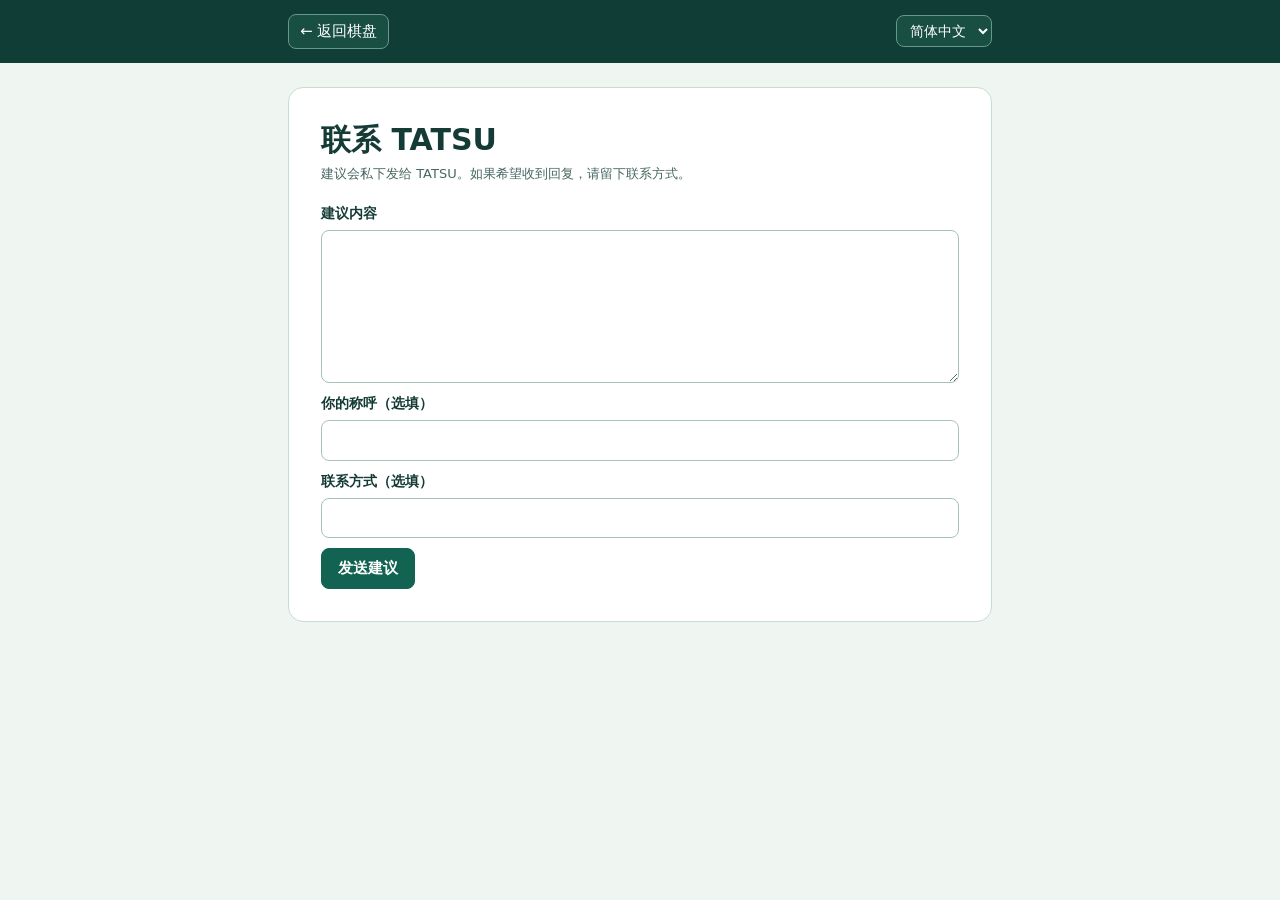
==== contact.html @ f7c5ed25 "Add files via upload" ====
<!doctype html>
<html lang="zh-CN"><head><meta charset="utf-8"><meta name="viewport" content="width=device-width,initial-scale=1">
<title>联系 TATSU</title><link rel="stylesheet" href="./community.css">
<script defer src="./settings.js"></script><script defer src="./community.js"></script></head>
<body class="contact-body">
<header class="contact-mast"><div class="contact-bar">
  <a class="contact-back" href="./index.html" id="back-board" data-word="back">← 返回棋盘</a>
  <select id="contact-language" aria-label="语言"><option value="zh">简体中文</option><option value="zh-Hant">繁體中文</option><option value="en">English</option><option value="ja">日本語</option></select>
</div></header>
<main class="contact-main"><section class="contact-card">
  <div class="community-intro"><h1 data-word="contactHeading">联系 TATSU</h1>
  <p data-word="privateHint">建议会私下发给 TATSU。如果希望收到回复，请留下联系方式。</p></div>
  <form class="community-form" id="contact-form">
    <label for="suggestion" data-word="suggestion">建议内容</label>
    <textarea id="suggestion" name="message" rows="6" maxlength="5000" required></textarea>
    <label for="sender" data-word="sender">你的称呼（选填）</label><input id="sender" name="name" autocomplete="nickname" maxlength="80">
    <label for="reply" data-word="reply">联系方式（选填）</label><input id="reply" name="contact" maxlength="200">
    <div class="form-actions"><button type="submit" id="send-feedback" data-word="send">发送建议</button></div>
    <p class="community-note" id="contact-state" role="status"></p>
  </form>
</section></main></body></html>
---- community.css ----
.help-tools{flex-wrap:wrap}
@media(min-width:761px){main{align-items:stretch}}
.help-tools .contact-link,.contact-back{display:inline-flex;align-items:center;justify-content:center;border-radius:8px;border:1px solid #67978a;background:#194e43;color:#fff;text-decoration:none;font:650 13px/1.5 inherit;padding:5px 11px;min-height:34px}
.help-tools .contact-link{font-size:13px;font-weight:650}
.help-tools .contact-link:hover,.contact-back:hover{background:#276355}
.community-wrap{max-width:1160px;margin:0 auto;padding:0 clamp(12px,3vw,32px) 30px}
.community-card{padding:clamp(16px,2vw,24px)}
.community-intro{margin-bottom:18px}
.community-intro h2{font-size:20px;line-height:1.3}
.community-intro p,.community-note{color:#476762;font-size:13px}
.community-intro p{margin:4px 0 0}
.community-columns{display:grid;grid-template-columns:minmax(0,1.15fr) minmax(0,1fr);gap:clamp(18px,4vw,50px)}
.feed-tools,.form-actions{display:flex;align-items:center;justify-content:space-between;gap:10px}
.feed-tools h3{font-size:15px;margin:0}
.feed-tools button,#older-messages{font-size:13px;padding:4px 10px}
#public-messages{list-style:none;padding:0;margin:8px 0}
#public-messages li{border-top:1px solid #d8e4de;padding:10px 0}
.message-meta{display:flex;align-items:baseline;flex-wrap:wrap;gap:6px 12px;font-size:14px;overflow-wrap:anywhere}
.message-meta time{font-size:12px;color:#57716a}
#public-messages p{font-size:14px;white-space:pre-wrap;overflow-wrap:anywhere;margin:3px 0 0}
.community-form{display:grid;align-content:start;gap:6px;min-width:0}
.community-form label{font-size:14px;font-weight:650}
.community-form :is(input,textarea){display:block;width:100%;min-width:0;box-sizing:border-box;border:1px solid #a6c3b7;border-radius:8px;background:white;color:#143b35;font:inherit;line-height:1.5;padding:8px 10px;margin:0 0 4px}
.community-form textarea{resize:vertical;min-height:72px}
.community-form :is(input,textarea):focus-visible,.contact-link:focus-visible{outline:3px solid #167e78;outline-offset:2px}
.community-form button[type=submit]{background:#126351;color:white;border-color:#126351;padding:8px 16px}
.community-form button[type=submit]:hover:enabled{background:#0c5143}
.community-note{margin:4px 0}
.community-note:empty{display:none}
.community-note[data-error="true"]{color:#992e28}
.contact-body{margin:0;color:#143b35;background:#eff5f0;font:15px/1.5 "PingFang SC","Microsoft YaHei",system-ui,sans-serif}
.contact-body *{box-sizing:border-box}
.contact-mast{background:#103e36;color:#fff}
.contact-bar{max-width:760px;margin:auto;padding:14px clamp(14px,3vw,28px);display:flex;align-items:center;justify-content:space-between;gap:10px}
.contact-bar select{font:inherit;font-size:14px;padding:6px 9px;color:#fff;background:#194e43;border:1px solid #67978a;border-radius:8px}
.contact-main{max-width:760px;margin:24px auto;padding:0 clamp(14px,3vw,28px)}
.contact-card{background:#fff;border:1px solid #c9dbd4;border-radius:15px;padding:clamp(18px,4vw,32px)}
.contact-card h1{font-size:clamp(23px,4vw,30px);margin:0 0 5px;line-height:1.3}
.contact-card .community-intro{margin-bottom:20px}
.contact-card button{font:650 15px/1.5 system-ui,sans-serif;cursor:pointer;border:1px solid;border-radius:8px}
.contact-card button:disabled{opacity:.48;cursor:default}
@media(max-width:680px){.community-columns{grid-template-columns:minmax(0,1fr)}.community-form{border-top:1px solid #d8e4de;padding-top:14px}.contact-card .community-form{border:0;padding-top:0}}
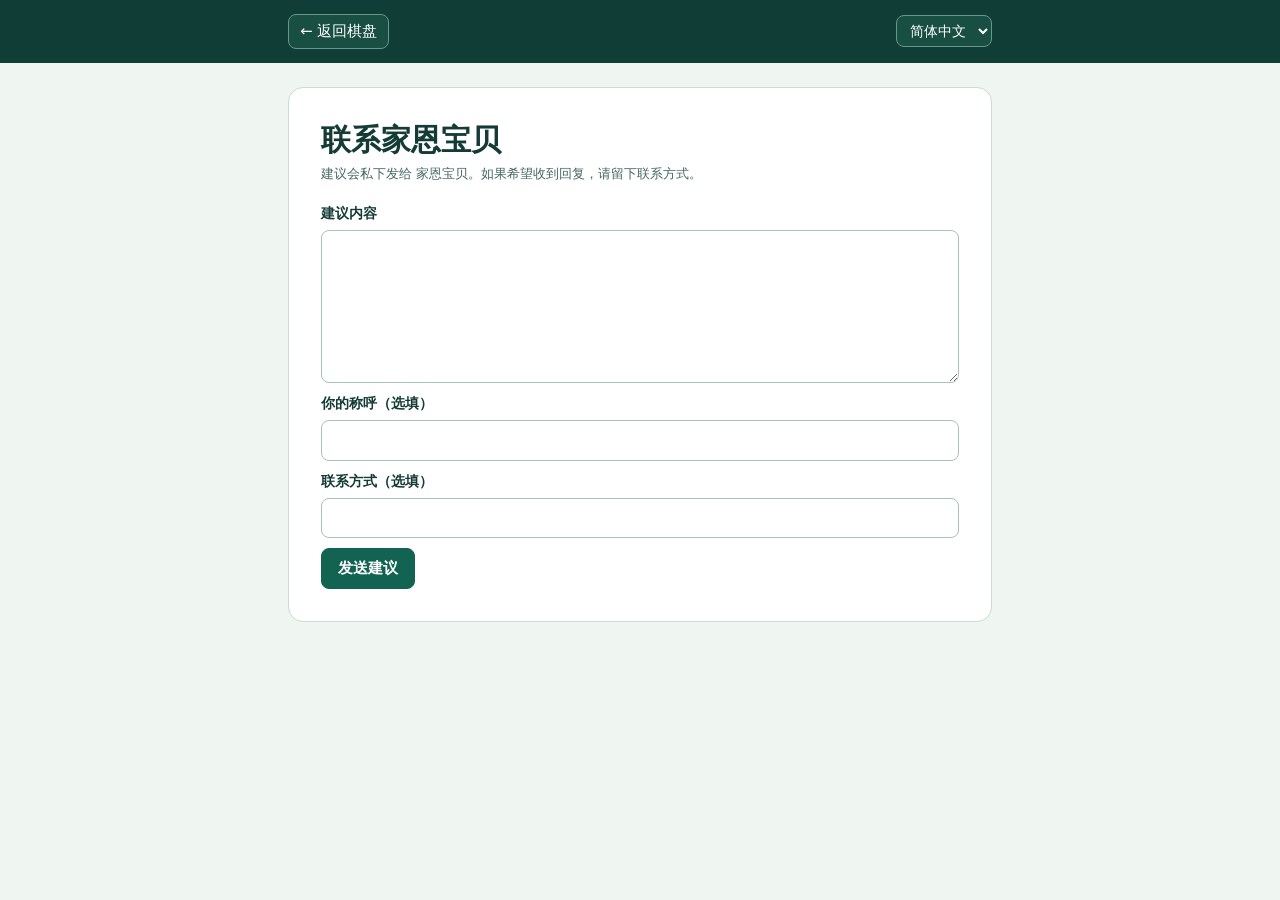
==== commit 5b8e090f: "Add files via upload" ====
--- a/contact.html
+++ b/contact.html
@@ -1,6 +1,6 @@
 <!doctype html>
 <html lang="zh-CN"><head><meta charset="utf-8"><meta name="viewport" content="width=device-width,initial-scale=1">
-<title>联系 TATSU</title><link rel="stylesheet" href="./community.css">
+<title>联系家恩宝贝</title><link rel="stylesheet" href="./community.css">
 <script defer src="./settings.js"></script><script defer src="./community.js"></script></head>
 <body class="contact-body">
 <header class="contact-mast"><div class="contact-bar">
@@ -8,8 +8,8 @@
   <select id="contact-language" aria-label="语言"><option value="zh">简体中文</option><option value="zh-Hant">繁體中文</option><option value="en">English</option><option value="ja">日本語</option></select>
 </div></header>
 <main class="contact-main"><section class="contact-card">
-  <div class="community-intro"><h1 data-word="contactHeading">联系 TATSU</h1>
-  <p data-word="privateHint">建议会私下发给 TATSU。如果希望收到回复，请留下联系方式。</p></div>
+  <div class="community-intro"><h1 data-word="contactHeading">联系家恩宝贝</h1>
+  <p data-word="privateHint">建议会私下发给 家恩宝贝。如果希望收到回复，请留下联系方式。</p></div>
   <form class="community-form" id="contact-form">
     <label for="suggestion" data-word="suggestion">建议内容</label>
     <textarea id="suggestion" name="message" rows="6" maxlength="5000" required></textarea>
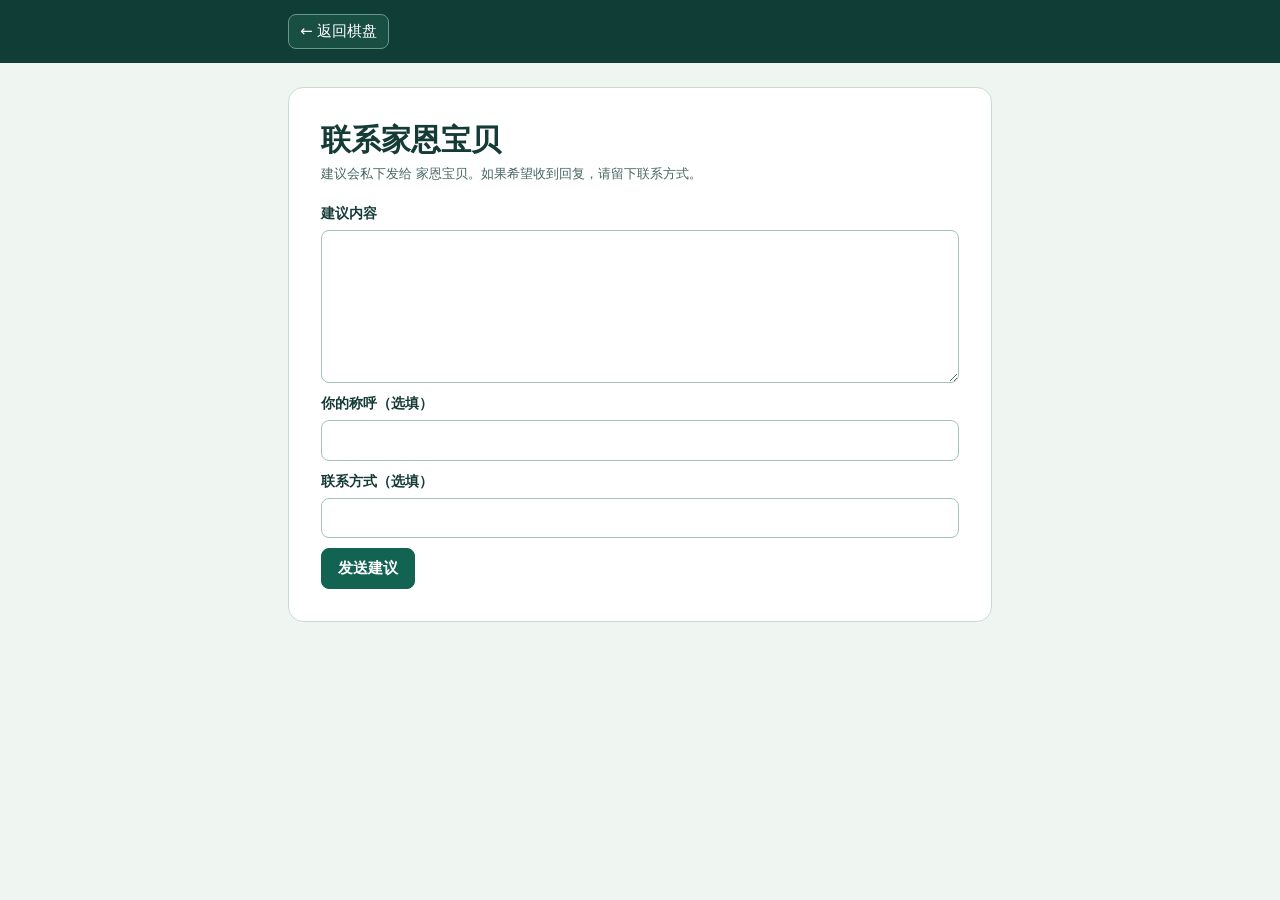
==== commit e5533cd9: "Add files via upload" ====
--- a/contact.html
+++ b/contact.html
@@ -5,7 +5,7 @@
 <body class="contact-body">
 <header class="contact-mast"><div class="contact-bar">
   <a class="contact-back" href="./index.html" id="back-board" data-word="back">← 返回棋盘</a>
-  <select id="contact-language" aria-label="语言"><option value="zh">简体中文</option><option value="zh-Hant">繁體中文</option><option value="en">English</option><option value="ja">日本語</option></select>
+  
 </div></header>
 <main class="contact-main"><section class="contact-card">
   <div class="community-intro"><h1 data-word="contactHeading">联系家恩宝贝</h1>
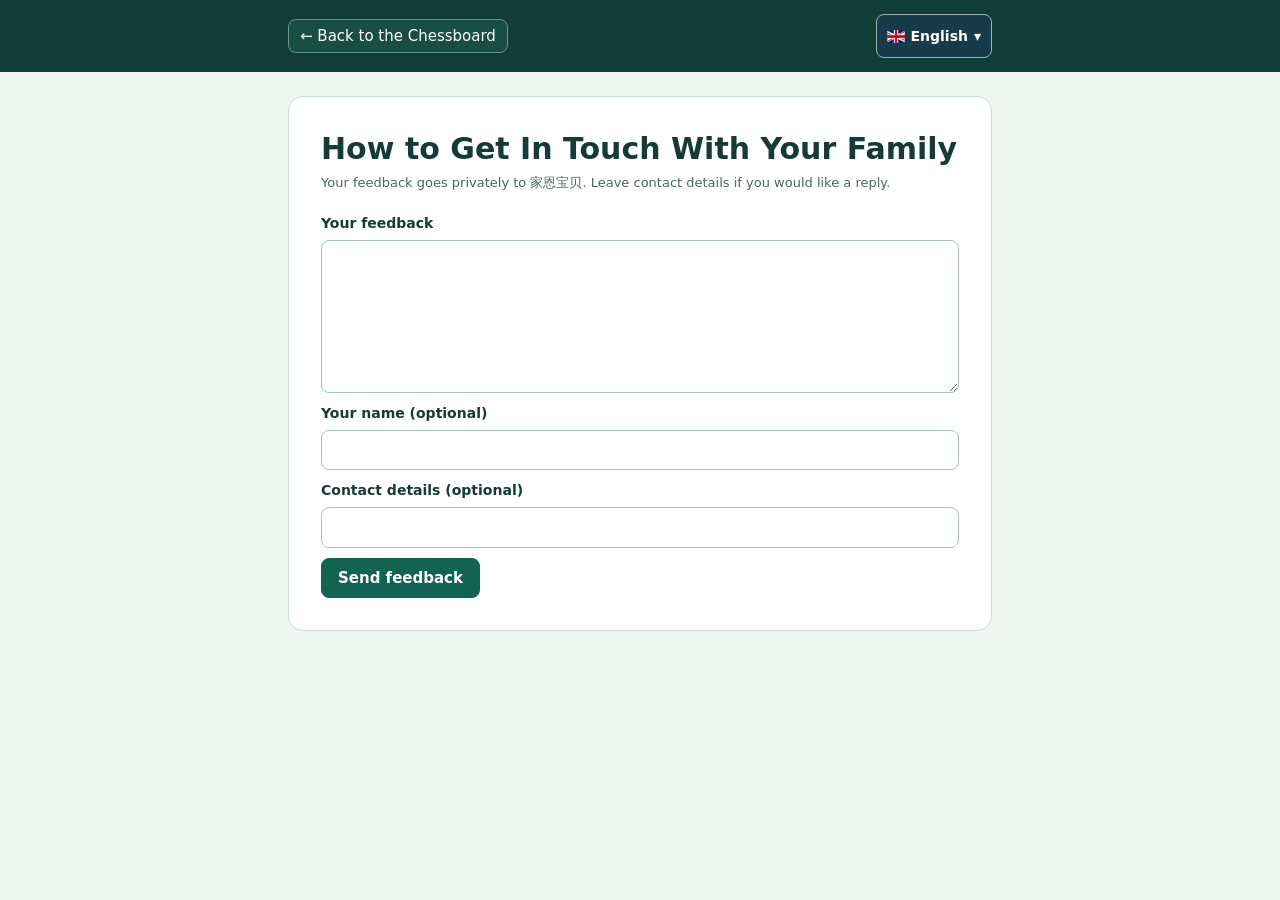
==== commit 266a6f61: "更新到 F4.4.3" ====
--- a/contact.html
+++ b/contact.html
@@ -1,21 +1,21 @@
-<!doctype html>
-<html lang="zh-CN"><head><meta charset="utf-8"><meta name="viewport" content="width=device-width,initial-scale=1">
-<title>联系家恩宝贝</title><link rel="stylesheet" href="./community.css">
-<script defer src="./settings.js"></script><script defer src="./community.js"></script></head>
-<body class="contact-body">
-<header class="contact-mast"><div class="contact-bar">
-  <a class="contact-back" href="./index.html" id="back-board" data-word="back">← 返回棋盘</a>
-  
-</div></header>
-<main class="contact-main"><section class="contact-card">
-  <div class="community-intro"><h1 data-word="contactHeading">联系家恩宝贝</h1>
-  <p data-word="privateHint">建议会私下发给 家恩宝贝。如果希望收到回复，请留下联系方式。</p></div>
-  <form class="community-form" id="contact-form">
-    <label for="suggestion" data-word="suggestion">建议内容</label>
-    <textarea id="suggestion" name="message" rows="6" maxlength="5000" required></textarea>
-    <label for="sender" data-word="sender">你的称呼（选填）</label><input id="sender" name="name" autocomplete="nickname" maxlength="80">
-    <label for="reply" data-word="reply">联系方式（选填）</label><input id="reply" name="contact" maxlength="200">
-    <div class="form-actions"><button type="submit" id="send-feedback" data-word="send">发送建议</button></div>
-    <p class="community-note" id="contact-state" role="status"></p>
-  </form>
-</section></main></body></html>
+<!doctype html>
+<html lang="zh-CN"><head><meta charset="utf-8"><meta name="viewport" content="width=device-width,initial-scale=1">
+<title>联系家恩宝贝</title><link rel="stylesheet" href="./community.css?v=F4.4.3">
+<script defer src="./settings.js"></script><script defer src="./community.js?v=F4.4.3"></script></head>
+<body class="contact-body">
+<header class="contact-mast"><div class="contact-bar">
+  <a class="contact-back" href="./index.html" id="back-board" data-word="back">← 返回棋盘</a>
+  
+<select id="planner-language" hidden></select></div></header>
+<main class="contact-main"><section class="contact-card">
+  <div class="community-intro"><h1 data-word="contactHeading">联系家恩宝贝</h1>
+  <p data-word="privateHint">建议会私下发给 家恩宝贝。如果希望收到回复，请留下联系方式。</p></div>
+  <form class="community-form" id="contact-form">
+    <label for="suggestion" data-word="suggestion">建议内容</label>
+    <textarea id="suggestion" name="message" rows="6" maxlength="5000" required></textarea>
+    <label for="sender" data-word="sender">你的称呼（选填）</label><input id="sender" name="name" autocomplete="nickname" maxlength="80">
+    <label for="reply" data-word="reply">联系方式（选填）</label><input id="reply" name="contact" maxlength="200">
+    <div class="form-actions"><button type="submit" id="send-feedback" data-word="send">发送建议</button></div>
+    <p class="community-note" id="contact-state" role="status"></p>
+  </form>
+</section></main><script src="languages.js?v=F4.4.3"></script><script src="language.js?v=F4.4.3"></script></body></html>
--- a/community.css
+++ b/community.css
@@ -1,42 +1,58 @@
-.help-tools{flex-wrap:wrap}
-@media(min-width:761px){main{align-items:stretch}}
-.help-tools .contact-link,.contact-back{display:inline-flex;align-items:center;justify-content:center;border-radius:8px;border:1px solid #67978a;background:#194e43;color:#fff;text-decoration:none;font:650 13px/1.5 inherit;padding:5px 11px;min-height:34px}
-.help-tools .contact-link{font-size:13px;font-weight:650}
-.help-tools .contact-link:hover,.contact-back:hover{background:#276355}
-.community-wrap{max-width:1160px;margin:0 auto;padding:0 clamp(12px,3vw,32px) 30px}
-.community-card{padding:clamp(16px,2vw,24px)}
-.community-intro{margin-bottom:18px}
-.community-intro h2{font-size:20px;line-height:1.3}
-.community-intro p,.community-note{color:#476762;font-size:13px}
-.community-intro p{margin:4px 0 0}
-.community-columns{display:grid;grid-template-columns:minmax(0,1.15fr) minmax(0,1fr);gap:clamp(18px,4vw,50px)}
-.feed-tools,.form-actions{display:flex;align-items:center;justify-content:space-between;gap:10px}
-.feed-tools h3{font-size:15px;margin:0}
-.feed-tools button,#older-messages{font-size:13px;padding:4px 10px}
-#public-messages{list-style:none;padding:0;margin:8px 0}
-#public-messages li{border-top:1px solid #d8e4de;padding:10px 0}
-.message-meta{display:flex;align-items:baseline;flex-wrap:wrap;gap:6px 12px;font-size:14px;overflow-wrap:anywhere}
-.message-meta time{font-size:12px;color:#57716a}
-#public-messages p{font-size:14px;white-space:pre-wrap;overflow-wrap:anywhere;margin:3px 0 0}
-.community-form{display:grid;align-content:start;gap:6px;min-width:0}
-.community-form label{font-size:14px;font-weight:650}
-.community-form :is(input,textarea){display:block;width:100%;min-width:0;box-sizing:border-box;border:1px solid #a6c3b7;border-radius:8px;background:white;color:#143b35;font:inherit;line-height:1.5;padding:8px 10px;margin:0 0 4px}
-.community-form textarea{resize:vertical;min-height:72px}
-.community-form :is(input,textarea):focus-visible,.contact-link:focus-visible{outline:3px solid #167e78;outline-offset:2px}
-.community-form button[type=submit]{background:#126351;color:white;border-color:#126351;padding:8px 16px}
-.community-form button[type=submit]:hover:enabled{background:#0c5143}
-.community-note{margin:4px 0}
-.community-note:empty{display:none}
-.community-note[data-error="true"]{color:#992e28}
-.contact-body{margin:0;color:#143b35;background:#eff5f0;font:15px/1.5 "PingFang SC","Microsoft YaHei",system-ui,sans-serif}
-.contact-body *{box-sizing:border-box}
-.contact-mast{background:#103e36;color:#fff}
-.contact-bar{max-width:760px;margin:auto;padding:14px clamp(14px,3vw,28px);display:flex;align-items:center;justify-content:space-between;gap:10px}
-.contact-bar select{font:inherit;font-size:14px;padding:6px 9px;color:#fff;background:#194e43;border:1px solid #67978a;border-radius:8px}
-.contact-main{max-width:760px;margin:24px auto;padding:0 clamp(14px,3vw,28px)}
-.contact-card{background:#fff;border:1px solid #c9dbd4;border-radius:15px;padding:clamp(18px,4vw,32px)}
-.contact-card h1{font-size:clamp(23px,4vw,30px);margin:0 0 5px;line-height:1.3}
-.contact-card .community-intro{margin-bottom:20px}
-.contact-card button{font:650 15px/1.5 system-ui,sans-serif;cursor:pointer;border:1px solid;border-radius:8px}
-.contact-card button:disabled{opacity:.48;cursor:default}
-@media(max-width:680px){.community-columns{grid-template-columns:minmax(0,1fr)}.community-form{border-top:1px solid #d8e4de;padding-top:14px}.contact-card .community-form{border:0;padding-top:0}}
+.help-tools{flex-wrap:wrap}
+@media(min-width:761px){main{align-items:stretch}}
+.help-tools .contact-link,.contact-back{display:inline-flex;align-items:center;justify-content:center;border-radius:8px;border:1px solid #67978a;background:#194e43;color:#fff;text-decoration:none;font:650 13px/1.5 inherit;padding:5px 11px;min-height:34px}
+.help-tools .contact-link{font-size:13px;font-weight:650}
+.help-tools .contact-link:hover,.contact-back:hover{background:#276355}
+.community-wrap{max-width:1160px;margin:0 auto;padding:0 clamp(12px,3vw,32px) 30px}
+.community-card{padding:clamp(16px,2vw,24px)}
+.community-intro{margin-bottom:18px}
+.community-intro h2{font-size:20px;line-height:1.3}
+.community-intro p,.community-note{color:#476762;font-size:13px}
+.community-intro p{margin:4px 0 0}
+.community-columns{display:grid;grid-template-columns:minmax(0,1.15fr) minmax(0,1fr);gap:clamp(18px,4vw,50px)}
+.feed-tools,.form-actions{display:flex;align-items:center;justify-content:space-between;gap:10px}
+.feed-tools h3{font-size:15px;margin:0}
+.feed-tools button,#older-messages{font-size:13px;padding:4px 10px}
+#public-messages{list-style:none;padding:0;margin:8px 0}
+#public-messages li{border-top:1px solid #d8e4de;padding:10px 0}
+.message-meta{display:flex;align-items:baseline;flex-wrap:wrap;gap:6px 12px;font-size:14px;overflow-wrap:anywhere}
+.message-meta time{font-size:12px;color:#57716a}
+#public-messages p{font-size:14px;white-space:pre-wrap;overflow-wrap:anywhere;margin:3px 0 0}
+.community-form{display:grid;align-content:start;gap:6px;min-width:0}
+.community-form label{font-size:14px;font-weight:650}
+.community-form :is(input,textarea){display:block;width:100%;min-width:0;box-sizing:border-box;border:1px solid #a6c3b7;border-radius:8px;background:white;color:#143b35;font:inherit;line-height:1.5;padding:8px 10px;margin:0 0 4px}
+.community-form textarea{resize:vertical;min-height:72px}
+.community-form :is(input,textarea):focus-visible,.contact-link:focus-visible{outline:3px solid #167e78;outline-offset:2px}
+.community-form button[type=submit]{background:#126351;color:white;border-color:#126351;padding:8px 16px}
+.community-form button[type=submit]:hover:enabled{background:#0c5143}
+.community-note{margin:4px 0}
+.community-note:empty{display:none}
+.community-note[data-error="true"]{color:#992e28}
+.contact-body{margin:0;color:#143b35;background:#eff5f0;font:15px/1.5 "PingFang SC","Microsoft YaHei",system-ui,sans-serif}
+.contact-body *{box-sizing:border-box}
+.contact-mast{background:#103e36;color:#fff}
+.contact-bar{max-width:760px;margin:auto;padding:14px clamp(14px,3vw,28px);display:flex;align-items:center;justify-content:space-between;gap:10px}
+.contact-bar select{font:inherit;font-size:14px;padding:6px 9px;color:#fff;background:#194e43;border:1px solid #67978a;border-radius:8px}
+.contact-main{max-width:760px;margin:24px auto;padding:0 clamp(14px,3vw,28px)}
+.contact-card{background:#fff;border:1px solid #c9dbd4;border-radius:15px;padding:clamp(18px,4vw,32px)}
+.contact-card h1{font-size:clamp(23px,4vw,30px);margin:0 0 5px;line-height:1.3}
+.contact-card .community-intro{margin-bottom:20px}
+.contact-card button{font:650 15px/1.5 system-ui,sans-serif;cursor:pointer;border:1px solid;border-radius:8px}
+.contact-card button:disabled{opacity:.48;cursor:default}
+@media(max-width:680px){.community-columns{grid-template-columns:minmax(0,1fr)}.community-form{border-top:1px solid #d8e4de;padding-top:14px}.contact-card .community-form{border:0;padding-top:0}}
+#planner-language[hidden]{display:none!important}
+.locale-menu{position:relative;margin:0;color:white}
+.locale-menu summary,.nav-actions>.locale-menu>summary{display:flex;align-items:center;gap:6px;box-sizing:border-box;height:44px;width:max-content;max-width:100%;padding:0 10px;border:1px solid #9bb4bd;border-radius:8px;cursor:pointer;font:600 14px system-ui;background:#183b4b;color:white;list-style:none}
+.locale-menu summary::-webkit-details-marker{display:none}
+.locale-menu summary::after{content:"▾"}
+.locale-menu img{display:block;flex:none;width:18px;height:13px;object-fit:cover;border-radius:2px}
+.locale-menu section{position:absolute;z-index:100;inset-inline-end:0;top:100%;width:max-content;max-width:calc(100vw - 24px);max-height:min(52vh,340px);overflow:auto;background:#183b4b;padding:4px;border-radius:8px}
+.locale-menu section button,.nav-actions .locale-menu section button{display:flex;align-items:center;gap:8px;width:100%;min-height:36px;border:0;padding:5px 9px;color:white;background:transparent;cursor:pointer;text-align:start}
+.locale-menu section button:is(:focus-visible,:hover,[aria-pressed=true]){background:#28566a}
+@media(max-width:600px){.nav-actions .locale-menu section{inset-inline-end:auto;inset-inline-start:0}}
+
+.help-tools>.locale-menu>summary{height:34px;min-height:34px;background:#194e43;border-color:#67978a;font-size:13px}
+.help-tools .locale-menu section{z-index:1000}
+.mast{position:relative;z-index:5}
+.scene{direction:ltr}
+@media(max-width:560px){.help-tools>.locale-menu>summary{height:36px}}
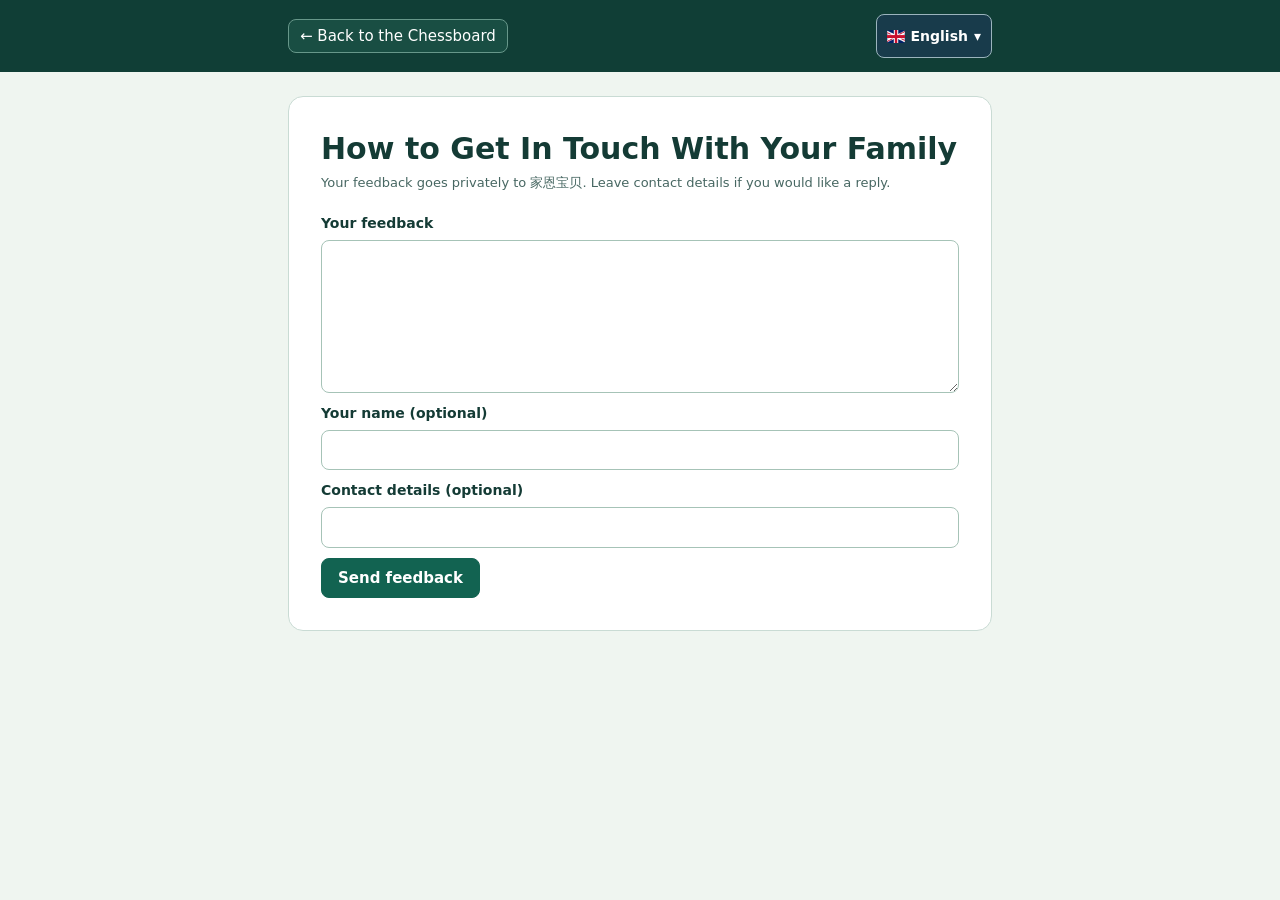
==== commit ff6fb3bc: "F4.4.6" ====
--- a/contact.html
+++ b/contact.html
@@ -1,7 +1,7 @@
 <!doctype html>
 <html lang="zh-CN"><head><meta charset="utf-8"><meta name="viewport" content="width=device-width,initial-scale=1">
-<title>联系家恩宝贝</title><link rel="stylesheet" href="./community.css?v=F4.4.3">
-<script defer src="./settings.js"></script><script defer src="./community.js?v=F4.4.3"></script></head>
+<title>联系家恩宝贝</title><link rel="stylesheet" href="./community.css?v=F4.4.6">
+<script defer src="./settings.js"></script><script defer src="./community.js?v=F4.4.6"></script></head>
 <body class="contact-body">
 <header class="contact-mast"><div class="contact-bar">
   <a class="contact-back" href="./index.html" id="back-board" data-word="back">← 返回棋盘</a>
@@ -18,4 +18,4 @@
     <div class="form-actions"><button type="submit" id="send-feedback" data-word="send">发送建议</button></div>
     <p class="community-note" id="contact-state" role="status"></p>
   </form>
-</section></main><script src="languages.js?v=F4.4.3"></script><script src="language.js?v=F4.4.3"></script></body></html>
+</section></main><script src="languages.js?v=F4.4.6"></script><script src="language.js?v=F4.4.6"></script></body></html>
